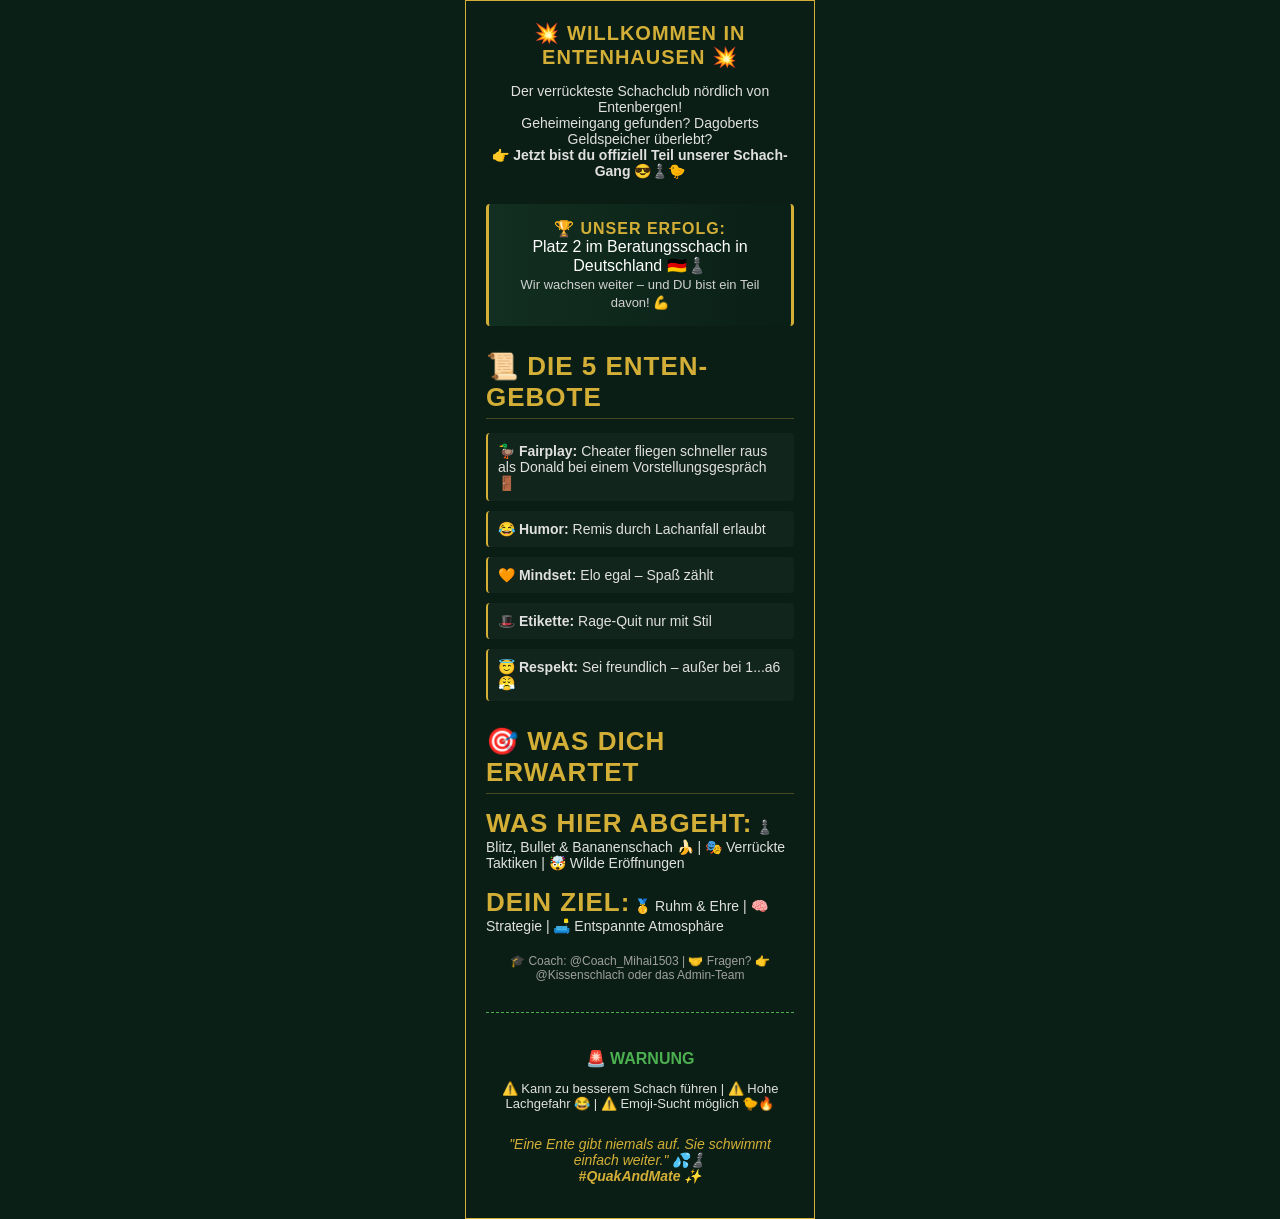
==== description.html @ 292529cd "Add description.html with club information" ====
<!DOCTYPE html>
<html lang="de">
<head>
    <meta charset="UTF-8">
    <meta name="viewport" content="width=device-width, initial-scale=1.0">
    <title>Entenhausen - Philosophie</title>
    <link rel="stylesheet" href="style.css">
</head>
<body>
    <div class="sidebar-container" style="border: 1px solid var(--gold); background: rgba(10, 31, 22, 0.9);">
        
        <h2 class="gold-text" style="text-align: center; margin-bottom: 10px; font-size: 20px;">💥 Willkommen in ENTENHAUSEN 💥</h2>
        <p style="text-align: center; color: #e0e0e0; font-size: 14px; margin-bottom: 25px;">
            Der verrückteste Schachclub nördlich von Entenbergen!<br>
            Geheimeingang gefunden? Dagoberts Geldspeicher überlebt?<br>
            👉 <strong>Jetzt bist du offiziell Teil unserer Schach-Gang 😎♟️🐤</strong>
        </p>
        
        <div style="background: linear-gradient(90deg, rgba(20, 51, 36, 0.8), rgba(10, 31, 22, 0.9)); border-left: 3px solid var(--gold); border-right: 3px solid var(--gold); padding: 15px; border-radius: 4px; margin-bottom: 25px; text-align: center;">
            <strong class="gold-text" style="font-size: 16px;">🏆 Unser Erfolg:</strong><br>
            <span style="color: #fff;">Platz 2 im Beratungsschach in Deutschland 🇩🇪♟️</span><br>
            <span style="color: #d1d1d1; font-size: 13px;">Wir wachsen weiter – und DU bist ein Teil davon! 💪</span>
        </div>

        <h3 class="gold-text" style="border-bottom: 1px solid rgba(212, 175, 55, 0.3); padding-bottom: 5px;">📜 Die 5 Enten-Gebote</h3>
        <ul style="list-style: none; padding: 0; margin-bottom: 25px; color: #e0e0e0; font-size: 14px;">
            <li style="margin-bottom: 10px; background: rgba(255,255,255,0.03); padding: 10px; border-radius: 4px; border-left: 2px solid var(--gold);">🦆 <strong>Fairplay:</strong> Cheater fliegen schneller raus als Donald bei einem Vorstellungsgespräch 🚪</li>
            <li style="margin-bottom: 10px; background: rgba(255,255,255,0.03); padding: 10px; border-radius: 4px; border-left: 2px solid var(--gold);">😂 <strong>Humor:</strong> Remis durch Lachanfall erlaubt</li>
            <li style="margin-bottom: 10px; background: rgba(255,255,255,0.03); padding: 10px; border-radius: 4px; border-left: 2px solid var(--gold);">🧡 <strong>Mindset:</strong> Elo egal – Spaß zählt</li>
            <li style="margin-bottom: 10px; background: rgba(255,255,255,0.03); padding: 10px; border-radius: 4px; border-left: 2px solid var(--gold);">🎩 <strong>Etikette:</strong> Rage-Quit nur mit Stil</li>
            <li style="margin-bottom: 10px; background: rgba(255,255,255,0.03); padding: 10px; border-radius: 4px; border-left: 2px solid var(--gold);">😇 <strong>Respekt:</strong> Sei freundlich – außer bei 1...a6 😤</li>
        </ul>

        <h3 class="gold-text" style="border-bottom: 1px solid rgba(212, 175, 55, 0.3); padding-bottom: 5px;">🎯 Was dich erwartet</h3>
        <p style="color: #e0e0e0; font-size: 14px;">
            <strong class="gold-text">Was hier abgeht:</strong> ♟️ Blitz, Bullet & Bananenschach 🍌 | 🎭 Verrückte Taktiken | 🤯 Wilde Eröffnungen<br><br>
            <strong class="gold-text">Dein Ziel:</strong> 🥇 Ruhm & Ehre | 🧠 Strategie | 🛋️ Entspannte Atmosphäre
        </p>
        
        <p style="color: #a0a0a0; font-size: 12px; margin-top: 20px; text-align: center;">
            🎓 Coach: @Coach_Mihai1503 | 🤝 Fragen? 👉 @Kissenschlach oder das Admin-Team
        </p>

        <div style="text-align: center; margin-top: 30px; padding-top: 20px; border-top: 1px dashed #4CAF50;">
            <p style="color: #4CAF50; font-weight: bold; font-size: 16px; margin-bottom: 5px;">🚨 WARNUNG</p>
            <p style="color: #e0e0e0; font-size: 13px;">⚠️ Kann zu besserem Schach führen | ⚠️ Hohe Lachgefahr 😂 | ⚠️ Emoji-Sucht möglich 🐤🔥</p>
            
            <p style="font-size: 14px; color: var(--gold); font-style: italic; margin-top: 25px;">
                "Eine Ente gibt niemals auf. Sie schwimmt einfach weiter." 💦♟️<br>
                <strong>#QuakAndMate ✨</strong>
            </p>
        </div>
        
    </div>
</body>
</html>
---- style.css ----
:root {
    --bg-dark: #0a1f16;
    --bg-panel: #143324;
    --gold: #D4AF37;
    --gold-hover: #F3E5AB;
    --text-main: #f4f4f4;
    --text-muted: #a0b8aa;
}

body {
    margin: 0;
    font-family: 'Segoe UI', Tahoma, Geneva, Verdana, sans-serif;
    background-color: var(--bg-dark);
    color: var(--text-main);
}

/* Die Sidebar ist so breit wie die Chess.com Spalte */
/* Die Sidebar gleitet beim Laden sanft ins Bild */
.sidebar-container {
    max-width: 350px;
    margin: 0 auto;
    padding: 20px;
    box-sizing: border-box;
    animation: fadeDown 0.8s ease-out;
}

@keyframes fadeDown {
    from { opacity: 0; transform: translateY(-15px); }
    to { opacity: 1; transform: translateY(0); }
}

/* Der Titel bekommt einen dynamischen, pulsierenden Gold-Schimmer */
.gold-text {
    color: var(--gold);
    margin: 0;
    font-size: 26px;
    text-transform: uppercase;
    letter-spacing: 1px;
    animation: premiumGlow 3.5s ease-in-out infinite alternate;
    transition: transform 0.3s ease;
    cursor: default;
}

/* Leichter Zoom beim Drüberfahren mit der Maus */
.club-header:hover .gold-text {
    transform: scale(1.03); 
}

@keyframes premiumGlow {
    from { 
        text-shadow: 0 0 4px rgba(212, 175, 55, 0.2); 
    }
    to { 
        text-shadow: 0 0 12px rgba(212, 175, 55, 0.7), 0 0 20px rgba(212, 175, 55, 0.3); 
    }
}

.subtitle {
    color: var(--text-muted);
    margin-top: 5px;
    font-size: 14px;
}

.club-header {
    text-align: center;
    margin-bottom: 25px;
    padding-bottom: 15px;
    border-bottom: 1px solid rgba(212, 175, 55, 0.3);
}

.stats-section {
    display: flex;
    gap: 12px;
    margin-bottom: 25px;
}

.stat-box {
    flex: 1;
    background: var(--bg-panel);
    padding: 15px 10px;
    border-radius: 8px;
    text-align: center;
    border: 1px solid rgba(212, 175, 55, 0.15);
    transition: transform 0.3s ease, border-color 0.3s ease;
}

.stat-box:hover {
    transform: translateY(-3px);
    border-color: var(--gold);
}

.stat-value {
    display: block;
    font-size: 24px;
    color: var(--gold);
    font-weight: bold;
    margin-bottom: 4px;
}

.stat-label {
    font-size: 12px;
    color: var(--text-muted);
    text-transform: uppercase;
}

.section-title {
    font-size: 16px;
    color: var(--gold);
    text-transform: uppercase;
    margin-bottom: 15px;
    letter-spacing: 0.5px;
}

.match-card {
    background: var(--bg-panel);
    padding: 12px;
    border-radius: 6px;
    margin-bottom: 10px;
    border-left: 3px solid var(--gold);
    transition: background 0.3s, transform 0.2s;
    cursor: pointer;
}

.match-card:hover {
    background: #1a4331;
    transform: translateX(4px);
}

.match-title {
    font-weight: bold;
    font-size: 14px;
    margin: 0 0 5px 0;
    color: var(--text-main);
}

.match-meta {
    font-size: 12px;
    color: var(--text-muted);
    margin: 0;
}

.partner-btn {
    display: block;
    background: transparent;
    border: 1px solid var(--gold);
    color: var(--gold);
    text-align: center;
    padding: 10px;
    border-radius: 6px;
    text-decoration: none;
    transition: all 0.3s;
    font-weight: bold;
}

.partner-btn:hover {
    background: var(--gold);
    color: var(--bg-dark);
}

.goals-list {
    display: flex;
    flex-direction: column;
    gap: 10px; /* Abstand zwischen den einzelnen Zielen */
    padding: 0;
    margin: 0;
    list-style-type: none;
}

.goals-list li {
    background: rgba(212, 175, 55, 0.05); /* Sehr sanfter goldener Schimmer */
    border-left: 3px solid var(--gold); /* Kräftiger Gold-Akzent links */
    padding: 12px 15px 12px 42px; /* Platz für den Text und die Ente */
    border-radius: 4px 6px 6px 4px;
    font-size: 14px;
    color: var(--text-main);
    position: relative;
    transition: transform 0.2s ease, background 0.3s ease;
    line-height: 1.4;
    font-weight: 500;
}

.goals-list li:hover {
    transform: translateX(4px); /* Bewegt sich beim Hover leicht nach rechts */
    background: rgba(212, 175, 55, 0.12); /* Wird beim Hover etwas heller */
}

.goals-list li::before {
    content: '🦆'; 
    position: absolute;
    left: 12px;
    top: 50%;
    transform: translateY(-50%); /* Zentriert die Ente perfekt vertikal */
    font-size: 18px; /* Ente etwas größer gemacht */
}

/* Ansprechpartner / Admin Karte */
.admin-card {
    background: var(--bg-panel);
    border: 1px solid rgba(212, 175, 55, 0.2);
    border-radius: 8px;
    padding: 12px;
    margin-bottom: 20px;
    transition: transform 0.3s ease, border-color 0.3s ease;
}

.admin-card:hover {
    transform: translateY(-3px);
    border-color: var(--gold);
    background: rgba(212, 175, 55, 0.05);
}

.admin-link {
    display: flex;
    align-items: center;
    text-decoration: none;
    gap: 15px;
}

.admin-avatar {
    width: 50px;
    height: 50px;
    border-radius: 50%;
    border: 2px solid var(--gold);
    object-fit: cover;
}

.admin-info {
    display: flex;
    flex-direction: column;
}

.admin-name {
    color: var(--gold);
    font-weight: bold;
    font-size: 16px;
}

.admin-role {
    color: var(--text-muted);
    font-size: 12px;
    text-transform: uppercase;
    letter-spacing: 0.5px;
}
/* =========================================
   📱 MOBILE OPTIMIERUNG (Für Smartphones)
   ========================================= */
@media (max-width: 380px) {
    .sidebar-container {
        padding: 10px; /* Weniger Außenabstand für mehr Platz in der Mitte */
    }
    
    .gold-text {
        font-size: 22px; /* Titel leicht verkleinern, damit er in eine Zeile passt */
    }
    
    .stats-section {
        flex-direction: column; /* Statistiken untereinander statt nebeneinander */
        gap: 8px;
    }
    
    .stat-box {
        padding: 10px; /* Etwas kompakter */
    }

    .goals-list li {
        font-size: 13px; /* Ziele-Text minimal anpassen */
        padding: 10px 12px 10px 36px; /* Ente und Text rücken etwas näher zusammen */
    }

    .admin-link {
        gap: 10px; /* Bild und Text beim Ansprechpartner rücken etwas zusammen */
    }
}
/* Eigene, anstehende Turniere (wie auf der Event-Seite) */
.custom-tourney-card {
    background: rgba(76, 175, 80, 0.1); 
    border: 1px solid rgba(76, 175, 80, 0.3);
    border-left: 4px solid #4CAF50;
    padding: 12px;
    border-radius: 6px;
    margin-bottom: 10px;
    cursor: pointer;
    transition: all 0.2s;
    text-decoration: none;
    display: flex;
    flex-direction: column;
    gap: 5px;
}

.custom-tourney-card:hover {
    background: rgba(76, 175, 80, 0.2);
    border-color: #4CAF50;
    transform: translateX(4px);
}

.custom-tourney-title {
    color: #4CAF50;
    font-weight: bold;
    margin: 0;
    font-size: 14px;
}

.custom-tourney-details {
    color: var(--text-muted);
    font-size: 12px;
    margin: 0;
    display: flex;
    flex-direction: column;
    gap: 3px;
}

.join-button {
    background: #73992B; /* Das Chess.com Grün */
    color: white;
    text-align: center;
    padding: 6px 0;
    border-radius: 4px;
    font-weight: bold;
    margin-top: 5px;
    font-size: 13px;
}
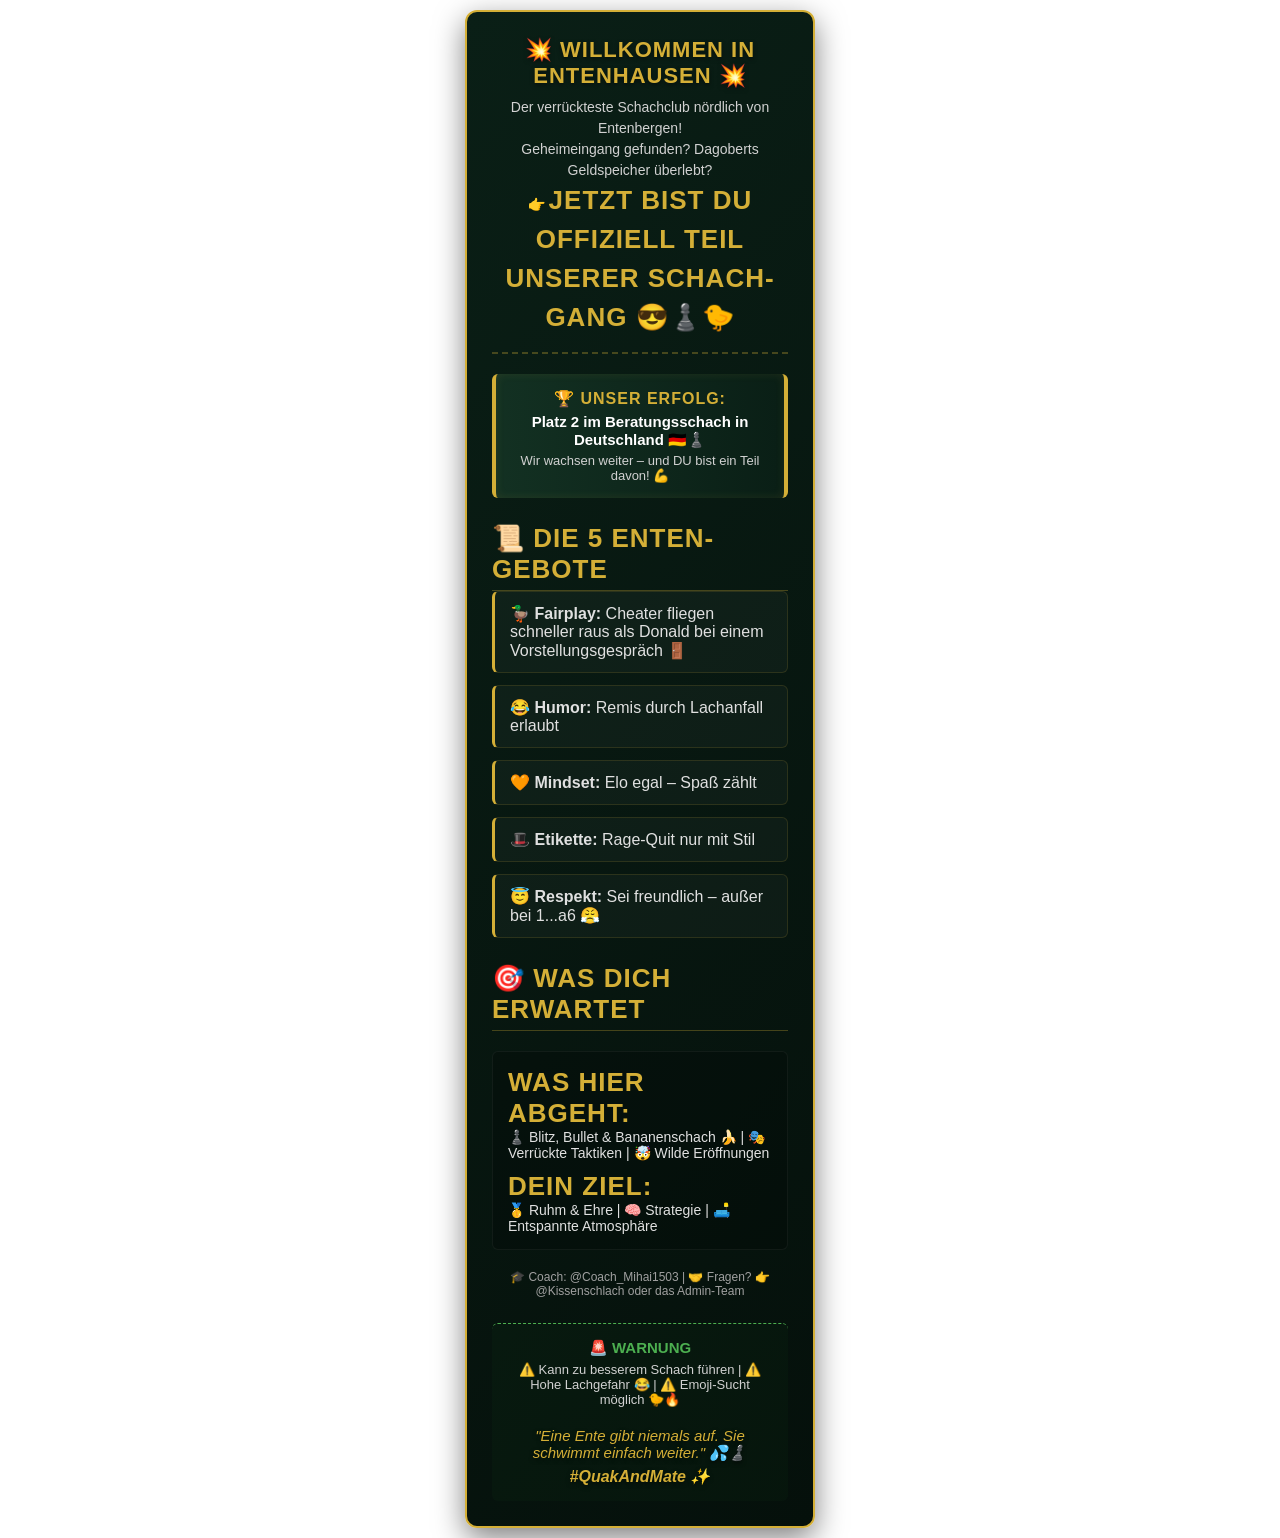
==== commit 4e4335de: "Update description.html" ====
--- a/description.html
+++ b/description.html
@@ -5,49 +5,119 @@
     <meta name="viewport" content="width=device-width, initial-scale=1.0">
     <title>Entenhausen - Philosophie</title>
     <link rel="stylesheet" href="style.css">
+    <style>
+        /* Ultimatives Design-Upgrade für die Beschreibungsseite */
+        body {
+            background-color: transparent;
+            margin: 0;
+            padding: 10px;
+        }
+        .epic-container {
+            background: linear-gradient(135deg, #0a1f16 0%, #05100b 100%);
+            border: 2px solid var(--gold);
+            border-radius: 12px;
+            padding: 25px;
+            box-shadow: 0 10px 30px rgba(0, 0, 0, 0.5);
+            color: #e0e0e0;
+            font-family: -apple-system, BlinkMacSystemFont, "Segoe UI", Roboto, Helvetica, Arial, sans-serif;
+        }
+        .epic-header {
+            text-align: center;
+            border-bottom: 2px dashed rgba(212, 175, 55, 0.3);
+            padding-bottom: 15px;
+            margin-bottom: 20px;
+        }
+        .success-box {
+            background: linear-gradient(90deg, rgba(20, 51, 36, 0.9), rgba(10, 31, 22, 0.95));
+            border-left: 4px solid var(--gold);
+            border-right: 4px solid var(--gold);
+            padding: 15px;
+            border-radius: 6px;
+            margin: 20px 0;
+            text-align: center;
+            box-shadow: inset 0 0 10px rgba(212, 175, 55, 0.1);
+        }
+        .rule-card {
+            background: rgba(255, 255, 255, 0.03);
+            border: 1px solid rgba(212, 175, 55, 0.15);
+            margin-bottom: 12px;
+            padding: 12px 15px;
+            border-radius: 6px;
+            border-left: 3px solid var(--gold);
+            transition: all 0.2s ease;
+        }
+        .rule-card:hover {
+            background: rgba(212, 175, 55, 0.05);
+            transform: translateX(3px);
+        }
+        .info-section {
+            background: rgba(0, 0, 0, 0.2);
+            padding: 15px;
+            border-radius: 6px;
+            margin-top: 20px;
+            border: 1px solid rgba(255, 255, 255, 0.05);
+        }
+        .warning-box {
+            text-align: center;
+            margin-top: 25px;
+            padding-top: 20px;
+            border-top: 1px dashed #4CAF50;
+            background: rgba(76, 175, 80, 0.03);
+            border-radius: 6px;
+            padding: 15px;
+        }
+    </style>
 </head>
 <body>
-    <div class="sidebar-container" style="border: 1px solid var(--gold); background: rgba(10, 31, 22, 0.9);">
+    <div class="sidebar-container epic-container">
         
-        <h2 class="gold-text" style="text-align: center; margin-bottom: 10px; font-size: 20px;">💥 Willkommen in ENTENHAUSEN 💥</h2>
-        <p style="text-align: center; color: #e0e0e0; font-size: 14px; margin-bottom: 25px;">
-            Der verrückteste Schachclub nördlich von Entenbergen!<br>
-            Geheimeingang gefunden? Dagoberts Geldspeicher überlebt?<br>
-            👉 <strong>Jetzt bist du offiziell Teil unserer Schach-Gang 😎♟️🐤</strong>
-        </p>
+        <div class="epic-header">
+            <h2 class="gold-text" style="margin: 0 0 8px 0; font-size: 22px; text-shadow: 0 2px 4px rgba(0,0,0,0.5);">💥 Willkommen in ENTENHAUSEN 💥</h2>
+            <p style="color: #d1d1d1; font-size: 14px; margin: 0; line-height: 1.5;">
+                Der verrückteste Schachclub nördlich von Entenbergen!<br>
+                Geheimeingang gefunden? Dagoberts Geldspeicher überlebt?<br>
+                👉 <strong class="gold-text">Jetzt bist du offiziell Teil unserer Schach-Gang 😎♟️🐤</strong>
+            </p>
+        </div>
         
-        <div style="background: linear-gradient(90deg, rgba(20, 51, 36, 0.8), rgba(10, 31, 22, 0.9)); border-left: 3px solid var(--gold); border-right: 3px solid var(--gold); padding: 15px; border-radius: 4px; margin-bottom: 25px; text-align: center;">
-            <strong class="gold-text" style="font-size: 16px;">🏆 Unser Erfolg:</strong><br>
-            <span style="color: #fff;">Platz 2 im Beratungsschach in Deutschland 🇩🇪♟️</span><br>
-            <span style="color: #d1d1d1; font-size: 13px;">Wir wachsen weiter – und DU bist ein Teil davon! 💪</span>
+        <div class="success-box">
+            <strong class="gold-text" style="font-size: 16px; display: block; margin-bottom: 5px;">🏆 Unser Erfolg:</strong>
+            <span style="color: #fff; font-weight: bold; font-size: 15px;">Platz 2 im Beratungsschach in Deutschland 🇩🇪♟️</span><br>
+            <span style="color: #d1d1d1; font-size: 13px; display: block; margin-top: 4px;">Wir wachsen weiter – und DU bist ein Teil davon! 💪</span>
         </div>
 
-        <h3 class="gold-text" style="border-bottom: 1px solid rgba(212, 175, 55, 0.3); padding-bottom: 5px;">📜 Die 5 Enten-Gebote</h3>
-        <ul style="list-style: none; padding: 0; margin-bottom: 25px; color: #e0e0e0; font-size: 14px;">
-            <li style="margin-bottom: 10px; background: rgba(255,255,255,0.03); padding: 10px; border-radius: 4px; border-left: 2px solid var(--gold);">🦆 <strong>Fairplay:</strong> Cheater fliegen schneller raus als Donald bei einem Vorstellungsgespräch 🚪</li>
-            <li style="margin-bottom: 10px; background: rgba(255,255,255,0.03); padding: 10px; border-radius: 4px; border-left: 2px solid var(--gold);">😂 <strong>Humor:</strong> Remis durch Lachanfall erlaubt</li>
-            <li style="margin-bottom: 10px; background: rgba(255,255,255,0.03); padding: 10px; border-radius: 4px; border-left: 2px solid var(--gold);">🧡 <strong>Mindset:</strong> Elo egal – Spaß zählt</li>
-            <li style="margin-bottom: 10px; background: rgba(255,255,255,0.03); padding: 10px; border-radius: 4px; border-left: 2px solid var(--gold);">🎩 <strong>Etikette:</strong> Rage-Quit nur mit Stil</li>
-            <li style="margin-bottom: 10px; background: rgba(255,255,255,0.03); padding: 10px; border-radius: 4px; border-left: 2px solid var(--gold);">😇 <strong>Respekt:</strong> Sei freundlich – außer bei 1...a6 😤</li>
-        </ul>
+        <h3 class="gold-text" style="border-bottom: 1px solid rgba(212, 175, 55, 0.3); padding-bottom: 5px; margin-top: 25px;">📜 Die 5 Enten-Gebote</h3>
+        <div style="margin-bottom: 25px;">
+            <div class="rule-card">🦆 <strong>Fairplay:</strong> Cheater fliegen schneller raus als Donald bei einem Vorstellungsgespräch 🚪</div>
+            <div class="rule-card">😂 <strong>Humor:</strong> Remis durch Lachanfall erlaubt</div>
+            <div class="rule-card">🧡 <strong>Mindset:</strong> Elo egal – Spaß zählt</div>
+            <div class="rule-card">🎩 <strong>Etikette:</strong> Rage-Quit nur mit Stil</div>
+            <div class="rule-card">😇 <strong>Respekt:</strong> Sei freundlich – außer bei 1...a6 😤</div>
+        </div>
 
         <h3 class="gold-text" style="border-bottom: 1px solid rgba(212, 175, 55, 0.3); padding-bottom: 5px;">🎯 Was dich erwartet</h3>
-        <p style="color: #e0e0e0; font-size: 14px;">
-            <strong class="gold-text">Was hier abgeht:</strong> ♟️ Blitz, Bullet & Bananenschach 🍌 | 🎭 Verrückte Taktiken | 🤯 Wilde Eröffnungen<br><br>
-            <strong class="gold-text">Dein Ziel:</strong> 🥇 Ruhm & Ehre | 🧠 Strategie | 🛋️ Entspannte Atmosphäre
-        </p>
+        <div class="info-section">
+            <p style="color: #e0e0e0; font-size: 14px; margin: 0 0 10px 0;">
+                <strong class="gold-text">Was hier abgeht:</strong><br>
+                ♟️ Blitz, Bullet & Bananenschach 🍌 | 🎭 Verrückte Taktiken | 🤯 Wilde Eröffnungen
+            </p>
+            <p style="color: #e0e0e0; font-size: 14px; margin: 0;">
+                <strong class="gold-text">Dein Ziel:</strong><br>
+                🥇 Ruhm & Ehre | 🧠 Strategie | 🛋️ Entspannte Atmosphäre
+            </p>
+        </div>
         
         <p style="color: #a0a0a0; font-size: 12px; margin-top: 20px; text-align: center;">
             🎓 Coach: @Coach_Mihai1503 | 🤝 Fragen? 👉 @Kissenschlach oder das Admin-Team
         </p>
 
-        <div style="text-align: center; margin-top: 30px; padding-top: 20px; border-top: 1px dashed #4CAF50;">
-            <p style="color: #4CAF50; font-weight: bold; font-size: 16px; margin-bottom: 5px;">🚨 WARNUNG</p>
-            <p style="color: #e0e0e0; font-size: 13px;">⚠️ Kann zu besserem Schach führen | ⚠️ Hohe Lachgefahr 😂 | ⚠️ Emoji-Sucht möglich 🐤🔥</p>
+        <div class="warning-box">
+            <p style="color: #4CAF50; font-weight: bold; font-size: 15px; margin: 0 0 5px 0;">🚨 WARNUNG</p>
+            <p style="color: #d1d1d1; font-size: 13px; margin: 0;">⚠️ Kann zu besserem Schach führen | ⚠️ Hohe Lachgefahr 😂 | ⚠️ Emoji-Sucht möglich 🐤🔥</p>
             
-            <p style="font-size: 14px; color: var(--gold); font-style: italic; margin-top: 25px;">
+            <p style="font-size: 15px; color: var(--gold); font-style: italic; margin: 20px 0 0 0; text-shadow: 0 2px 4px rgba(0,0,0,0.5);">
                 "Eine Ente gibt niemals auf. Sie schwimmt einfach weiter." 💦♟️<br>
-                <strong>#QuakAndMate ✨</strong>
+                <strong style="font-size: 16px; display: inline-block; margin-top: 5px;">#QuakAndMate ✨</strong>
             </p>
         </div>
         
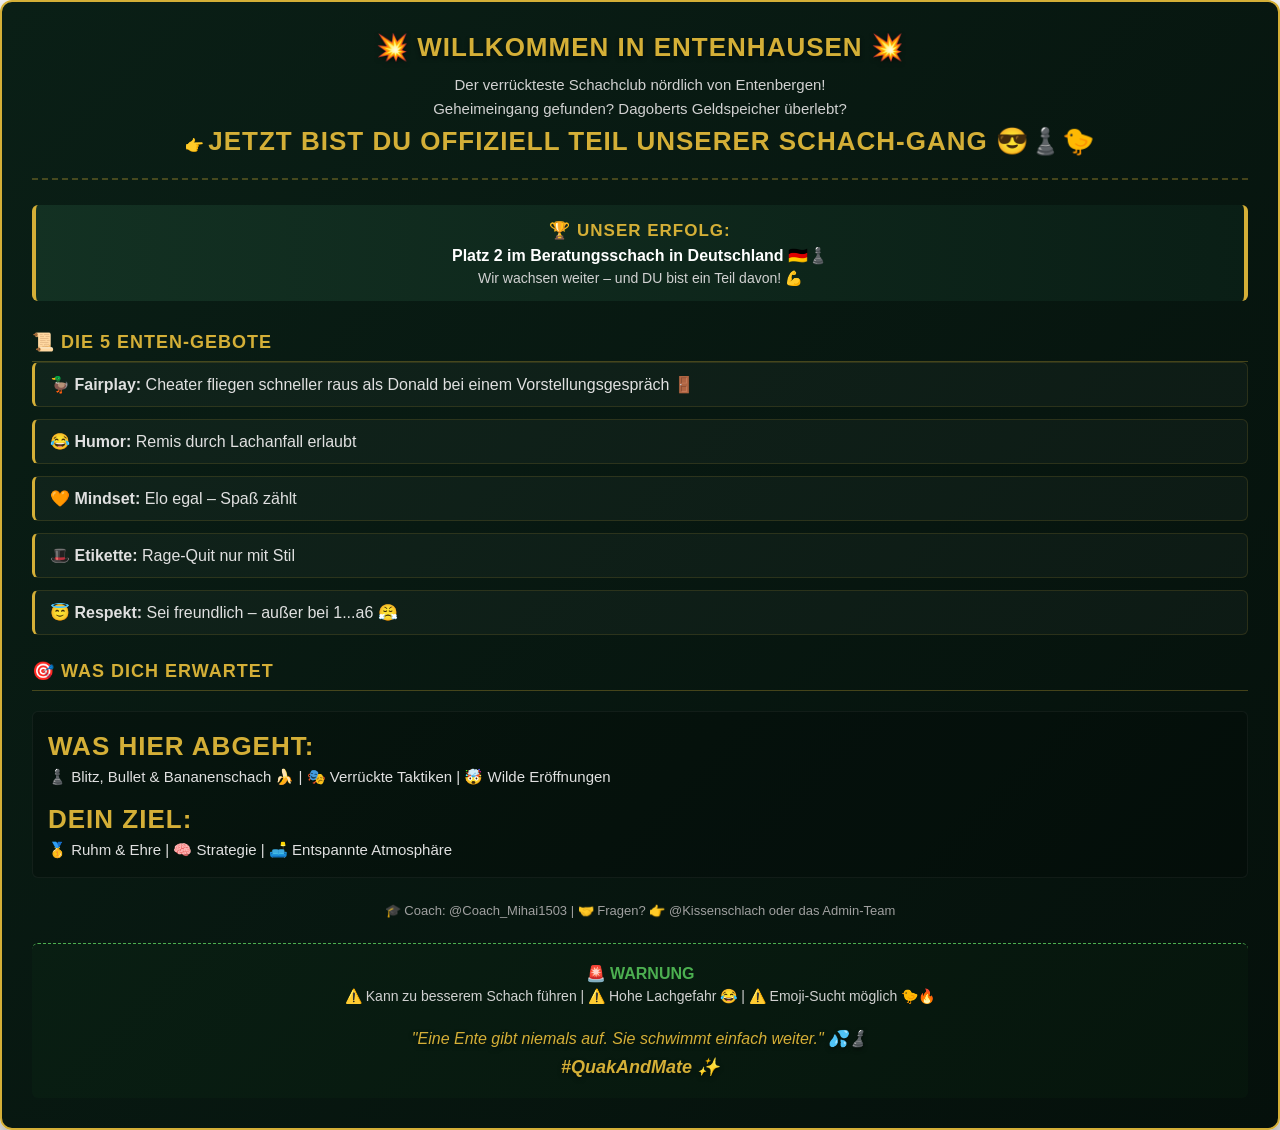
==== commit ca71a08f: "Refactor styles and update content in description.html" ====
--- a/description.html
+++ b/description.html
@@ -6,26 +6,27 @@
     <title>Entenhausen - Philosophie</title>
     <link rel="stylesheet" href="style.css">
     <style>
-        /* Ultimatives Design-Upgrade für die Beschreibungsseite */
         body {
             background-color: transparent;
             margin: 0;
-            padding: 10px;
+            padding: 0;
         }
         .epic-container {
             background: linear-gradient(135deg, #0a1f16 0%, #05100b 100%);
             border: 2px solid var(--gold);
             border-radius: 12px;
-            padding: 25px;
+            padding: 30px;
             box-shadow: 0 10px 30px rgba(0, 0, 0, 0.5);
             color: #e0e0e0;
             font-family: -apple-system, BlinkMacSystemFont, "Segoe UI", Roboto, Helvetica, Arial, sans-serif;
+            max-width: 100%;
+            box-sizing: border-box;
         }
         .epic-header {
             text-align: center;
             border-bottom: 2px dashed rgba(212, 175, 55, 0.3);
             padding-bottom: 15px;
-            margin-bottom: 20px;
+            margin-bottom: 25px;
         }
         .success-box {
             background: linear-gradient(90deg, rgba(20, 51, 36, 0.9), rgba(10, 31, 22, 0.95));
@@ -35,12 +36,16 @@
             border-radius: 6px;
             margin: 20px 0;
             text-align: center;
-            box-shadow: inset 0 0 10px rgba(212, 175, 55, 0.1);
+        }
+        .rules-grid {
+            display: grid;
+            grid-template-columns: 1fr;
+            gap: 12px;
+            margin-bottom: 25px;
         }
         .rule-card {
             background: rgba(255, 255, 255, 0.03);
             border: 1px solid rgba(212, 175, 55, 0.15);
-            margin-bottom: 12px;
             padding: 12px 15px;
             border-radius: 6px;
             border-left: 3px solid var(--gold);
@@ -60,20 +65,19 @@
         .warning-box {
             text-align: center;
             margin-top: 25px;
-            padding-top: 20px;
+            padding: 20px;
             border-top: 1px dashed #4CAF50;
             background: rgba(76, 175, 80, 0.03);
             border-radius: 6px;
-            padding: 15px;
         }
     </style>
 </head>
 <body>
-    <div class="sidebar-container epic-container">
+    <div class="epic-container">
         
         <div class="epic-header">
-            <h2 class="gold-text" style="margin: 0 0 8px 0; font-size: 22px; text-shadow: 0 2px 4px rgba(0,0,0,0.5);">💥 Willkommen in ENTENHAUSEN 💥</h2>
-            <p style="color: #d1d1d1; font-size: 14px; margin: 0; line-height: 1.5;">
+            <h2 class="gold-text" style="margin: 0 0 10px 0; font-size: 26px; text-shadow: 0 2px 4px rgba(0,0,0,0.5);">💥 Willkommen in ENTENHAUSEN 💥</h2>
+            <p style="color: #d1d1d1; font-size: 15px; margin: 0; line-height: 1.6;">
                 Der verrückteste Schachclub nördlich von Entenbergen!<br>
                 Geheimeingang gefunden? Dagoberts Geldspeicher überlebt?<br>
                 👉 <strong class="gold-text">Jetzt bist du offiziell Teil unserer Schach-Gang 😎♟️🐤</strong>
@@ -81,13 +85,13 @@
         </div>
         
         <div class="success-box">
-            <strong class="gold-text" style="font-size: 16px; display: block; margin-bottom: 5px;">🏆 Unser Erfolg:</strong>
-            <span style="color: #fff; font-weight: bold; font-size: 15px;">Platz 2 im Beratungsschach in Deutschland 🇩🇪♟️</span><br>
-            <span style="color: #d1d1d1; font-size: 13px; display: block; margin-top: 4px;">Wir wachsen weiter – und DU bist ein Teil davon! 💪</span>
+            <strong class="gold-text" style="font-size: 17px; display: block; margin-bottom: 5px;">🏆 Unser Erfolg:</strong>
+            <span style="color: #fff; font-weight: bold; font-size: 16px;">Platz 2 im Beratungsschach in Deutschland 🇩🇪♟️</span><br>
+            <span style="color: #d1d1d1; font-size: 14px; display: block; margin-top: 5px;">Wir wachsen weiter – und DU bist ein Teil davon! 💪</span>
         </div>
 
-        <h3 class="gold-text" style="border-bottom: 1px solid rgba(212, 175, 55, 0.3); padding-bottom: 5px; margin-top: 25px;">📜 Die 5 Enten-Gebote</h3>
-        <div style="margin-bottom: 25px;">
+        <h3 class="gold-text" style="border-bottom: 1px solid rgba(212, 175, 55, 0.3); padding-bottom: 8px; margin-top: 30px; font-size: 18px;">📜 Die 5 Enten-Gebote</h3>
+        <div class="rules-grid">
             <div class="rule-card">🦆 <strong>Fairplay:</strong> Cheater fliegen schneller raus als Donald bei einem Vorstellungsgespräch 🚪</div>
             <div class="rule-card">😂 <strong>Humor:</strong> Remis durch Lachanfall erlaubt</div>
             <div class="rule-card">🧡 <strong>Mindset:</strong> Elo egal – Spaß zählt</div>
@@ -95,29 +99,29 @@
             <div class="rule-card">😇 <strong>Respekt:</strong> Sei freundlich – außer bei 1...a6 😤</div>
         </div>
 
-        <h3 class="gold-text" style="border-bottom: 1px solid rgba(212, 175, 55, 0.3); padding-bottom: 5px;">🎯 Was dich erwartet</h3>
+        <h3 class="gold-text" style="border-bottom: 1px solid rgba(212, 175, 55, 0.3); padding-bottom: 8px; font-size: 18px;">🎯 Was dich erwartet</h3>
         <div class="info-section">
-            <p style="color: #e0e0e0; font-size: 14px; margin: 0 0 10px 0;">
+            <p style="color: #e0e0e0; font-size: 15px; margin: 0 0 12px 0; line-height: 1.5;">
                 <strong class="gold-text">Was hier abgeht:</strong><br>
                 ♟️ Blitz, Bullet & Bananenschach 🍌 | 🎭 Verrückte Taktiken | 🤯 Wilde Eröffnungen
             </p>
-            <p style="color: #e0e0e0; font-size: 14px; margin: 0;">
+            <p style="color: #e0e0e0; font-size: 15px; margin: 0; line-height: 1.5;">
                 <strong class="gold-text">Dein Ziel:</strong><br>
                 🥇 Ruhm & Ehre | 🧠 Strategie | 🛋️ Entspannte Atmosphäre
             </p>
         </div>
         
-        <p style="color: #a0a0a0; font-size: 12px; margin-top: 20px; text-align: center;">
+        <p style="color: #a0a0a0; font-size: 13px; margin-top: 25px; text-align: center;">
             🎓 Coach: @Coach_Mihai1503 | 🤝 Fragen? 👉 @Kissenschlach oder das Admin-Team
         </p>
 
         <div class="warning-box">
-            <p style="color: #4CAF50; font-weight: bold; font-size: 15px; margin: 0 0 5px 0;">🚨 WARNUNG</p>
-            <p style="color: #d1d1d1; font-size: 13px; margin: 0;">⚠️ Kann zu besserem Schach führen | ⚠️ Hohe Lachgefahr 😂 | ⚠️ Emoji-Sucht möglich 🐤🔥</p>
+            <p style="color: #4CAF50; font-weight: bold; font-size: 16px; margin: 0 0 5px 0;">🚨 WARNUNG</p>
+            <p style="color: #d1d1d1; font-size: 14px; margin: 0;">⚠️ Kann zu besserem Schach führen | ⚠️ Hohe Lachgefahr 😂 | ⚠️ Emoji-Sucht möglich 🐤🔥</p>
             
-            <p style="font-size: 15px; color: var(--gold); font-style: italic; margin: 20px 0 0 0; text-shadow: 0 2px 4px rgba(0,0,0,0.5);">
+            <p style="font-size: 16px; color: var(--gold); font-style: italic; margin: 25px 0 0 0; text-shadow: 0 2px 4px rgba(0,0,0,0.5);">
                 "Eine Ente gibt niemals auf. Sie schwimmt einfach weiter." 💦♟️<br>
-                <strong style="font-size: 16px; display: inline-block; margin-top: 5px;">#QuakAndMate ✨</strong>
+                <strong style="font-size: 18px; display: inline-block; margin-top: 8px;">#QuakAndMate ✨</strong>
             </p>
         </div>
         
